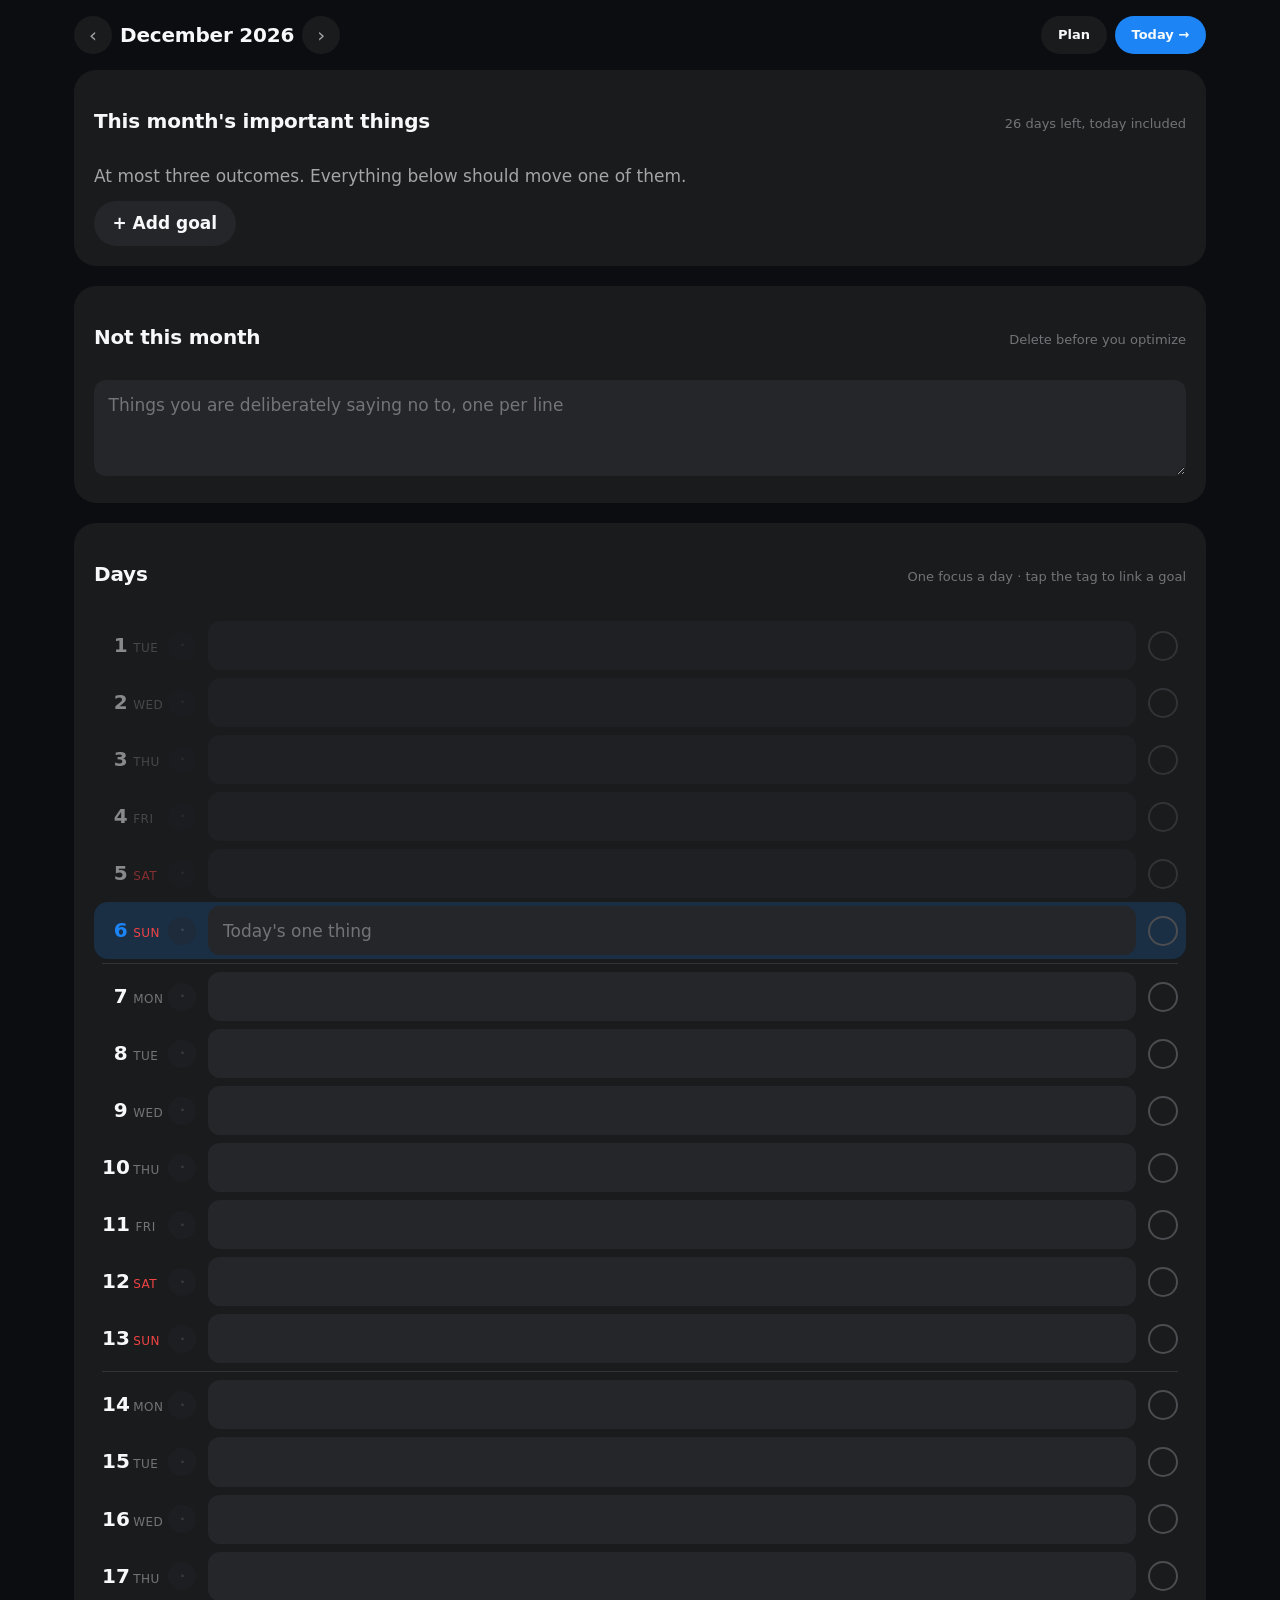
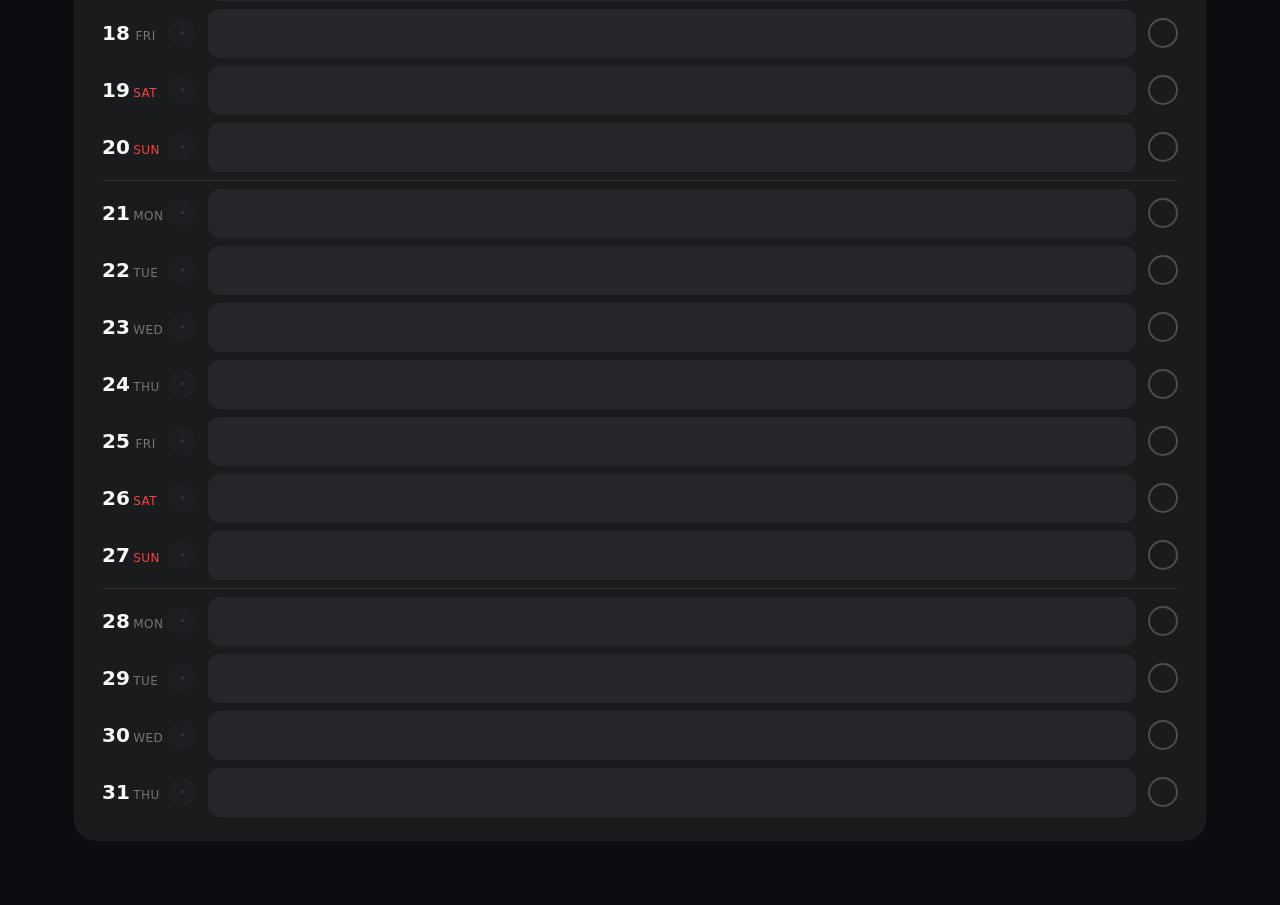
==== month.html @ 4175e1cc "Month page: days-long planner (Altman year/month/day lists, Musk delete-first) Up to 3 month goals, " ====
<!DOCTYPE html>
<html lang="en">
<head>
  <meta charset="UTF-8" />
  <meta name="viewport" content="width=device-width, initial-scale=1, viewport-fit=cover" />
  <meta name="color-scheme" content="dark" />
  <meta name="apple-mobile-web-app-capable" content="yes" />
  <meta name="apple-mobile-web-app-status-bar-style" content="black-translucent" />
  <title>Month · Yoon's TO-DO</title>
  <link rel="stylesheet" href="css/tokens.css" />
  <link rel="stylesheet" href="css/app.css" />
  <link rel="stylesheet" href="css/month.css" />
</head>
<body>
  <div class="app">
    <header class="topbar">
      <div class="monthnav">
        <button id="prevMonth" class="iconbtn" type="button" aria-label="Previous month">&#8249;</button>
        <div id="monthTitle" class="brand">&mdash;</div>
        <button id="nextMonth" class="iconbtn" type="button" aria-label="Next month">&#8250;</button>
      </div>
      <div class="navs">
        <a class="navlink" href="plan.html">Plan</a>
        <a class="navlink navlink--primary" href="index.html">Today &#8594;</a>
      </div>
    </header>

    <main class="planwrap monthwrap">
      <section class="card">
        <div class="card__head">
          <h2 class="card__title">This month's important things</h2>
          <span id="daysLeft" class="card__hint"></span>
        </div>
        <p class="plan-intro">At most three outcomes. Everything below should move one of them.</p>
        <div id="goalList"></div>
        <div id="alloc" class="alloc"></div>
      </section>

      <section class="card">
        <div class="card__head">
          <h2 class="card__title">Not this month</h2>
          <span class="card__hint">Delete before you optimize</span>
        </div>
        <textarea id="notList" class="notlist" placeholder="Things you are deliberately saying no to, one per line"></textarea>
      </section>

      <section class="card">
        <div class="card__head">
          <h2 class="card__title">Days</h2>
          <span class="card__hint">One focus a day &middot; tap the tag to link a goal</span>
        </div>
        <div id="dayList" class="daylist"></div>
      </section>
    </main>
  </div>

  <script src="js/store.js?v=4"></script>
  <script src="js/month.js"></script>
</body>
</html>
---- css/tokens.css ----
/* Yoon's TO-DO — design tokens
   Theme: custom "iOS Dark" (system aesthetic — SF Pro, grouped dark surfaces,
   iOS system colours). Authored to honour Apple HIG dark mode; the pure-dark
   surfaces are intentional (the system look IS the design). */

:root {
  /* ---- Surfaces (iOS dark, slightly blue-cool) ---- */
  --color-bg:        oklch(16% 0.006 265);  /* app base   ~#1b1c1f  (not pure black: easier on the eyes) */
  --color-surface:   oklch(22% 0.006 265);  /* card       ~#2a2b2e  secondarySystemBackground */
  --color-surface-2: oklch(27% 0.007 265);  /* row hover  ~#37383b  tertiary */
  --color-rule:      oklch(32% 0.006 265);  /* separator  ~#444548 */
  --color-rule-2:    oklch(42% 0.006 265);  /* stronger border */

  /* ---- Text (iOS label hierarchy) ---- */
  --color-text:      oklch(98% 0.002 265);  /* label */
  --color-text-2:    oklch(72% 0.006 265);  /* secondaryLabel */
  --color-text-3:    oklch(56% 0.006 265);  /* tertiaryLabel */

  /* ---- iOS system accents ---- */
  --color-accent:     oklch(62% 0.19 255);  /* systemBlue  #0A84FF */
  --color-accent-ink: oklch(99% 0.01 255);  /* text on blue */
  --color-success:    oklch(78% 0.18 152);  /* systemGreen #30D158 */
  --color-danger:     oklch(64% 0.21 25);   /* systemRed   #FF453A */
  --color-amber:      oklch(84% 0.15 88);   /* systemYellow#FFD60A — the "Notes" accent */
  --color-focus:      oklch(70% 0.17 255);

  /* priority dots */
  --color-p1: oklch(64% 0.21 25);   /* red */
  --color-p2: oklch(76% 0.16 65);   /* orange */
  --color-p3: oklch(62% 0.19 255);  /* blue */

  /* ---- Type — native SF stack, no web fonts ---- */
  --font-system: -apple-system, BlinkMacSystemFont, "SF Pro Display", "SF Pro Text",
                 system-ui, "Segoe UI", "Helvetica Neue", Arial, sans-serif;
  --font-mono:   ui-monospace, "SF Mono", "SFMono-Regular", Menlo, Consolas, monospace;

  /* ---- Type scale (iOS-ish; body = 17px, friendly) ---- */
  --text-xs:   0.75rem;    /* 12 */
  --text-sm:   0.8125rem;  /* 13 — grouped section headers */
  --text-base: 1.0625rem;  /* 17 — iOS body */
  --text-md:   1.25rem;    /* 20 */
  --text-lg:   1.5rem;     /* 24 */
  --text-xl:   2rem;       /* 32 */
  --text-2xl:  2.75rem;    /* 44 */
  --text-clock: clamp(3.25rem, 11vw, 5.75rem);

  --w-regular: 400;
  --w-medium:  500;
  --w-semi:    600;
  --w-bold:    700;

  --lh-tight:   1.05;
  --lh-snug:    1.2;
  --lh-normal:  1.45;

  /* ---- Spacing (4-pt) ---- */
  --space-3xs: 0.125rem;
  --space-2xs: 0.25rem;
  --space-xs:  0.5rem;
  --space-sm:  0.75rem;
  --space-md:  1rem;
  --space-lg:  1.25rem;
  --space-xl:  1.75rem;
  --space-2xl: 2.5rem;
  --space-3xl: 4rem;

  /* ---- Shape (iOS continuous-corner widgets) ---- */
  --radius-card:  22px;
  --radius-inner: 14px;
  --radius-input: 12px;
  --radius-pill:  999px;

  --hairline: 1px;
  --tap: 44px;            /* HIG minimum tap target */

  --shadow-card: 0 1px 2px oklch(0% 0 0 / 0.4);

  /* ---- Motion ---- */
  --ease-out:    cubic-bezier(0.16, 1, 0.3, 1);
  --ease-in-out: cubic-bezier(0.65, 0, 0.35, 1);
  --dur-micro: 120ms;
  --dur-short: 220ms;
}
---- css/app.css ----
/* Hallmark · genre: modern-minimal (system) · macrostructure: Workbench (app-adapted)
 * theme: custom "iOS Dark" · accent: systemBlue · enrichment: none · nav: app links · footer: none
 * pre-emit critique: P4 H5 E4 S5 R5 V4
 */

*, *::before, *::after { box-sizing: border-box; }
html, body { overflow-x: clip; }
html { -webkit-text-size-adjust: 100%; }
[hidden] { display: none !important; }

body {
  margin: 0;
  min-height: 100dvh;
  background: var(--color-bg);
  color: var(--color-text);
  font-family: var(--font-system);
  font-size: var(--text-base);
  line-height: var(--lh-normal);
  -webkit-font-smoothing: antialiased;
  text-rendering: optimizeLegibility;
}

button, input, textarea, select { font: inherit; color: inherit; }
button { cursor: pointer; }
:focus-visible { outline: 2px solid var(--color-focus); outline-offset: 2px; border-radius: 4px; }

/* ── App shell ── */
.app {
  min-height: 100dvh;
  display: flex;
  flex-direction: column;
  max-width: 1180px;
  margin-inline: auto;
  padding: env(safe-area-inset-top, 0) clamp(0.75rem, 3vw, 1.5rem) 0;
}
.topbar {
  flex: 0 0 auto;
  display: flex; align-items: center; justify-content: space-between; gap: var(--space-md);
  padding-block: var(--space-md);
}
.brand { font-size: var(--text-md); font-weight: var(--w-bold); letter-spacing: -0.01em; }
.brand span { color: var(--color-accent); }

.navlink {
  display: inline-flex; align-items: center; min-height: 38px;
  padding: 0.4rem 1.05rem; border-radius: var(--radius-pill);
  background: var(--color-surface); color: var(--color-text);
  font-weight: var(--w-semi); font-size: var(--text-sm); text-decoration: none;
  transition: filter var(--dur-micro) var(--ease-out);
}
.navlink:hover { filter: brightness(1.12); }
.navs { display: flex; gap: var(--space-xs); }
.navlink--primary { background: var(--color-accent); color: var(--color-accent-ink); }

.dash, .planwrap { flex: 1 1 auto; min-height: 0; }

/* ── Cards ── */
.card { background: var(--color-surface); border-radius: var(--radius-card); padding: var(--space-lg); }
.card__head { display: flex; align-items: baseline; justify-content: space-between; gap: var(--space-sm); margin-bottom: var(--space-sm); }
.card__title { font-size: var(--text-md); font-weight: var(--w-bold); letter-spacing: -0.01em; }
.card__hint { color: var(--color-text-3); font-size: var(--text-sm); }
.group-label {
  text-transform: uppercase; letter-spacing: 0.04em; font-size: var(--text-sm);
  font-weight: var(--w-semi); color: var(--color-text-3); padding: var(--space-sm) var(--space-2xs) var(--space-2xs);
}

/* ── Plan screen ── */
.planwrap {
  overflow-y: auto; padding-bottom: var(--space-3xl);
  display: flex; flex-direction: column; gap: var(--space-lg);
  animation: fade var(--dur-short) var(--ease-out);
}
.plan-intro { color: var(--color-text-2); margin: 0 0 var(--space-2xs); }

textarea, input[type="text"], input[type="time"], input[type="number"], select {
  width: 100%; background: var(--color-surface-2);
  border: var(--hairline) solid transparent; border-radius: var(--radius-input);
  color: var(--color-text); padding: 0.7rem 0.85rem; min-height: var(--tap);
}
textarea { min-height: 8.5rem; resize: vertical; line-height: var(--lh-normal); }
input::placeholder, textarea::placeholder { color: var(--color-text-3); }
input:focus-visible, textarea:focus-visible, select:focus-visible { border-color: var(--color-focus); outline: none; }

.btn {
  display: inline-flex; align-items: center; justify-content: center; gap: var(--space-xs);
  min-height: var(--tap); padding: 0.65rem 1.15rem; border: 0; border-radius: var(--radius-pill);
  font-weight: var(--w-semi); background: var(--color-surface-2); color: var(--color-text);
  text-decoration: none; transition: transform var(--dur-micro) var(--ease-out), filter var(--dur-micro) var(--ease-out);
}
.btn:active { transform: scale(0.97); }
.btn--primary { background: var(--color-accent); color: var(--color-accent-ink); }
.btn--primary:hover { filter: brightness(1.06); }
.btn--block { width: 100%; }
.btn--lg { font-size: var(--text-md); min-height: 52px; }
.row-actions { display: flex; gap: var(--space-sm); margin-top: var(--space-sm); flex-wrap: wrap; }

/* editable rows */
.editrow {
  display: grid; align-items: center; gap: var(--space-sm);
  padding: var(--space-sm) 0; border-top: var(--hairline) solid var(--color-rule);
}
.editrow:first-of-type { border-top: 0; }
.editrow--prio { grid-template-columns: auto auto 1fr auto auto auto; }
.editrow--sched { grid-template-columns: 1fr auto auto auto; }
.editrow input[type="time"], .editrow input[type="number"] { width: auto; min-width: 0; }
.editrow .mins { width: 5rem; }
.editrow.dragging { opacity: 0.6; background: var(--color-surface-2); border-radius: var(--radius-inner); }
.unit { color: var(--color-text-3); font-size: var(--text-sm); }

.drag {
  width: var(--tap); height: var(--tap); border: 0; background: transparent;
  color: var(--color-text-3); font-size: var(--text-md); border-radius: var(--radius-pill);
  display: grid; place-items: center; cursor: grab; touch-action: none;
}
.drag:active { cursor: grabbing; }

.pdot {
  width: 28px; height: 28px; border-radius: var(--radius-pill); border: 0;
  display: grid; place-items: center; font-size: var(--text-sm); font-weight: var(--w-bold);
  color: oklch(18% 0.02 265); background: var(--color-p2);
}
.pdot[data-p="1"] { background: var(--color-p1); }
.pdot[data-p="2"] { background: var(--color-p2); }
.pdot[data-p="3"] { background: var(--color-p3); color: var(--color-accent-ink); }
.pdot[data-p="0"] { background: var(--color-surface-2); color: var(--color-text-2); }

.iconbtn {
  width: var(--tap); height: var(--tap); border: 0; background: transparent;
  color: var(--color-text-3); border-radius: var(--radius-pill); font-size: var(--text-md);
  display: grid; place-items: center;
}
.iconbtn:hover { color: var(--color-danger); background: var(--color-surface-2); }
.empty { color: var(--color-text-3); padding: var(--space-md) 0; }

/* ── Dashboard grid ── */
.dash {
  display: grid;
  grid-template-columns: 1.7fr 1fr;
  grid-template-rows: auto minmax(0, 1fr);
  gap: var(--space-md);
  padding-bottom: var(--space-md);
  min-height: 0;
  animation: fade var(--dur-short) var(--ease-out);
}
.clockcard { grid-column: 1; grid-row: 1; display: flex; flex-direction: column; justify-content: center; gap: var(--space-2xs); }
.clock__date { color: var(--color-text-2); font-size: var(--text-md); font-weight: var(--w-medium); }
.clock__time { font-size: var(--text-clock); font-weight: var(--w-bold); line-height: 1; letter-spacing: -0.02em; font-variant-numeric: tabular-nums; }
.clock__secs { font-size: 0.34em; font-weight: var(--w-semi); color: var(--color-text-3); vertical-align: super; margin-left: 0.18em; }
.clock__sub { color: var(--color-text-3); font-size: var(--text-sm); font-variant-numeric: tabular-nums; display: flex; gap: var(--space-sm); flex-wrap: wrap; align-items: center; }
.clock__sub .reset { color: var(--color-amber); }

.quotecard { grid-column: 2; grid-row: 1; display: flex; flex-direction: column; justify-content: center; border: 0; text-align: left; width: 100%; background: var(--color-surface); }
.quote__mark { color: var(--color-amber); font-size: var(--text-xl); line-height: 0.5; height: 0.7em; }
.quote__text { font-size: var(--text-md); font-weight: var(--w-semi); letter-spacing: -0.01em; }
.quote__attr { color: var(--color-text-2); font-size: var(--text-sm); margin-top: var(--space-xs); }
.quote__attr b { color: var(--color-text); font-weight: var(--w-semi); }

.timebox { grid-column: 1; grid-row: 2; min-height: 0; display: flex; flex-direction: column; }
.todo    { grid-column: 2; grid-row: 2; min-height: 0; display: flex; flex-direction: column; }
.timebox .scroll, .todo .scroll {
  overflow-y: auto; -webkit-overflow-scrolling: touch; flex: 1; min-height: 0;
  margin: 0 calc(-1 * var(--space-2xs)); padding: 0 var(--space-2xs);
}

/* ── Calendar time box ── */
.cal {
  position: relative; margin-left: 54px;
  /* gridline every 14px = one 15-min block — must match SLOT_PX in dash.js */
  background-image: repeating-linear-gradient(to bottom, var(--color-rule) 0 1px, transparent 1px 14px);
}
.hourline { position: absolute; left: 0; right: 0; border-top: 1px solid var(--color-rule-2); pointer-events: none; }
.hourlabel { position: absolute; left: -54px; width: 46px; text-align: right; transform: translateY(-0.6em);
  font-size: var(--text-xs); color: var(--color-text-3); font-variant-numeric: tabular-nums; pointer-events: none; }

.block {
  position: absolute; box-sizing: border-box;
  display: flex; gap: 6px; align-items: flex-start;
  padding: 2px 7px; border-radius: 8px;
  background: var(--color-surface-2); border-left: 3px solid var(--color-accent);
  overflow: hidden; cursor: grab; touch-action: none;
  transition: box-shadow var(--dur-micro) var(--ease-out);
}
.block__t, .block__title { line-height: 1.15; }
.block:active { cursor: grabbing; }
.block.dragging { z-index: 6; box-shadow: 0 10px 24px oklch(0% 0 0 / 0.55); }
.block--fixed { background: oklch(62% 0.19 255 / 0.16); border-left-color: var(--color-accent); }
.block--p1 { border-left-color: var(--color-p1); }
.block--p2 { border-left-color: var(--color-p2); }
.block--p3 { border-left-color: var(--color-p3); }
.block--px { border-left-color: var(--color-rule-2); }
.block.is-now { outline: 2px solid var(--color-accent); outline-offset: -2px; }
.block.is-done { opacity: 0.5; }
.block.is-done .block__title { text-decoration: line-through; }
.block__main { flex: 1; min-width: 0; }
.block__t { font-size: var(--text-xs); color: var(--color-text-2); font-variant-numeric: tabular-nums; white-space: nowrap; overflow: hidden; text-overflow: ellipsis; }
.block__title { font-size: var(--text-sm); font-weight: var(--w-semi); white-space: nowrap; overflow: hidden; text-overflow: ellipsis; }
.block .check { width: 22px; height: 22px; flex: 0 0 auto; }
.block .check::after { font-size: 12px; }

.nowline { position: absolute; left: 0; right: 0; height: 0; border-top: 2px solid var(--color-danger); z-index: 5; pointer-events: none; }
.nowline::before { content: ""; position: absolute; left: -5px; top: -5px; width: 9px; height: 9px; border-radius: var(--radius-pill); background: var(--color-danger); }

/* ── To-do list rows ── */
.litem {
  display: grid; grid-template-columns: auto 1fr auto; align-items: center; gap: var(--space-sm);
  padding: var(--space-sm) var(--space-2xs); border-top: var(--hairline) solid var(--color-rule); min-height: var(--tap);
}
.litem:first-child { border-top: 0; }
.litem__time { font-variant-numeric: tabular-nums; font-size: var(--text-sm); color: var(--color-text-2); font-weight: var(--w-medium); white-space: nowrap; }
.litem__title { font-weight: var(--w-medium); letter-spacing: -0.005em; }
.litem__meta { display: flex; align-items: center; gap: var(--space-xs); margin-top: 1px; }
.litem.is-done .litem__title { color: var(--color-text-3); text-decoration: line-through; }
.litem.is-done .litem__time { color: var(--color-text-3); }

.tag { font-size: var(--text-xs); font-weight: var(--w-semi); padding: 1px 7px; border-radius: var(--radius-pill); background: var(--color-surface-2); color: var(--color-text-2); }
.tag--fixed { background: oklch(62% 0.19 255 / 0.18); color: oklch(75% 0.14 255); }
.tag--p1 { background: oklch(64% 0.21 25 / 0.2);  color: var(--color-p1); }
.tag--p2 { background: oklch(76% 0.16 65 / 0.2);  color: var(--color-p2); }
.tag--p3 { background: oklch(62% 0.19 255 / 0.18);color: oklch(75% 0.14 255); }
.tag--px { background: var(--color-surface-2); color: var(--color-text-2); }
.tag--warn { background: oklch(84% 0.15 88 / 0.18); color: var(--color-amber); }

/* iOS check toggle */
.check {
  width: 28px; height: 28px; padding: 0; border-radius: var(--radius-pill);
  border: 2px solid var(--color-rule-2); background: transparent; display: grid; place-items: center;
  transition: background var(--dur-micro) var(--ease-out), border-color var(--dur-micro) var(--ease-out);
}
.check::after { content: "✓"; font-size: 15px; font-weight: var(--w-bold); color: transparent; line-height: 1; }
.check[aria-pressed="true"] { background: var(--color-success); border-color: var(--color-success); }
.check[aria-pressed="true"]::after { color: oklch(20% 0.05 152); }

/* progress */
.progress { display: flex; align-items: center; gap: var(--space-sm); margin-bottom: var(--space-sm); }
.progress__bar { flex: 1; height: 8px; border-radius: var(--radius-pill); background: var(--color-surface-2); overflow: hidden; }
.progress__fill { height: 100%; width: 0; background: var(--color-success); border-radius: var(--radius-pill); transition: width var(--dur-short) var(--ease-out); }
.progress__text { font-size: var(--text-sm); color: var(--color-text-2); font-variant-numeric: tabular-nums; white-space: nowrap; }

/* dashboard empty state */
.dash-empty { grid-column: 1 / -1; grid-row: 1 / -1; display: flex; flex-direction: column; align-items: center; justify-content: center; text-align: center; gap: var(--space-md); color: var(--color-text-2); }
.dash-empty h2 { margin: 0; font-size: var(--text-xl); color: var(--color-text); }

@keyframes fade { from { opacity: 0; transform: translateY(6px); } to { opacity: 1; transform: none; } }

/* ── Responsive (iPad portrait / phone) ── */
@media (max-width: 860px) {
  .dash { display: flex; flex-direction: column; overflow-y: auto; gap: var(--space-md); }
  .clockcard, .quotecard, .timebox, .todo { grid-column: auto; grid-row: auto; }
  .timebox { min-height: 60vh; }
  .editrow--prio { display: flex; flex-wrap: wrap; align-items: center; }
  .editrow--prio input[type="text"] { flex: 1 1 8rem; }
}

@media (prefers-reduced-motion: reduce) {
  *, *::before, *::after { animation-duration: 0.01ms !important; transition-duration: 0.01ms !important; }
}
---- css/month.css ----
/* Yoon's TO-DO — Month page (days-long planner). Uses tokens.css + app.css. */

.monthnav { display: flex; align-items: center; gap: var(--space-xs); }
.iconbtn {
  width: 38px; height: 38px; border: 0; border-radius: var(--radius-pill);
  background: var(--color-surface); color: var(--color-text-2);
  font-size: var(--text-md); line-height: 1; display: grid; place-items: center;
}
.iconbtn:hover { filter: brightness(1.12); }

/* goal tags: A/B/C reuse the priority colours */
.gtag {
  flex: 0 0 auto; width: 28px; height: 28px; border-radius: var(--radius-pill); border: 0;
  display: grid; place-items: center; font-size: var(--text-sm); font-weight: var(--w-bold);
  color: oklch(18% 0.02 265); background: var(--color-surface-2);
}
.gtag--A { background: var(--color-p1); }
.gtag--B { background: var(--color-p2); }
.gtag--C { background: var(--color-p3); color: var(--color-accent-ink); }
.gtag--none { color: var(--color-text-3); }
.gtag--btn:disabled { opacity: 0.35; cursor: default; }

.check {
  flex: 0 0 auto; width: 30px; height: 30px; border-radius: var(--radius-pill);
  border: 2px solid var(--color-rule-2); background: transparent;
  color: oklch(18% 0.02 265); font-weight: var(--w-bold); display: grid; place-items: center;
}
.check--on { background: var(--color-success); border-color: var(--color-success); }

.goalrow { grid-template-columns: auto 1fr auto auto; }

/* allocation tally */
.alloc { display: grid; gap: var(--space-sm); margin-top: var(--space-md); }
.alloc:empty { display: none; }
.alloc__row { display: grid; grid-template-columns: auto 1fr auto; align-items: center; gap: var(--space-xs) var(--space-sm); }
.alloc__name { min-width: 0; overflow: hidden; text-overflow: ellipsis; white-space: nowrap; color: var(--color-text-2); }
.alloc__num { color: var(--color-text-3); font-size: var(--text-sm); font-variant-numeric: tabular-nums; }
.alloc__bar { grid-column: 1 / -1; height: 6px; border-radius: var(--radius-pill); background: var(--color-surface-2); overflow: hidden; }
/* light = days planned for the goal, solid = days done */
.alloc__fill { --g: var(--color-p1); height: 100%; border-radius: var(--radius-pill); position: relative;
  background: color-mix(in oklch, var(--g) 35%, transparent); }
.alloc__fill--B { --g: var(--color-p2); }
.alloc__fill--C { --g: var(--color-p3); }
.alloc__done { position: absolute; inset: 0 auto 0 0; background: var(--g); border-radius: inherit; }
.alloc__free { color: var(--color-text-3); font-size: var(--text-sm); }

.notlist { min-height: 6rem; }

/* the days list: one row per day, top to bottom */
.daylist { display: flex; flex-direction: column; }
.dayrow {
  display: grid; grid-template-columns: 3.4rem auto 1fr auto; align-items: center;
  gap: var(--space-sm); padding: var(--space-2xs) var(--space-xs);
  border-radius: var(--radius-inner);
}
.dayrow__date { display: flex; align-items: baseline; gap: 0.35rem; font-variant-numeric: tabular-nums; }
.dayrow__num { font-size: var(--text-md); font-weight: var(--w-semi); min-width: 1.6rem; text-align: right; }
.dayrow__wd { font-size: var(--text-xs); color: var(--color-text-3); text-transform: uppercase; letter-spacing: 0.04em; }
.dayrow__focus { min-height: 40px; padding: 0.45rem 0.7rem; background: transparent; }
.dayrow__focus:hover, .dayrow__focus:focus-visible { background: var(--color-surface-2); }
.dayrow--weekend .dayrow__wd { color: var(--color-p1); }
.dayrow--past { opacity: 0.5; }
.dayrow--today { background: color-mix(in oklch, var(--color-accent) 18%, transparent); opacity: 1; }
.dayrow--today .dayrow__num { color: var(--color-accent); }
.weekrule { height: var(--hairline); background: var(--color-rule); margin: var(--space-2xs) var(--space-xs); }

@media (max-width: 480px) {
  .dayrow { grid-template-columns: 2.9rem auto 1fr auto; gap: var(--space-xs); padding-inline: 0; }
  .navs .navlink:not(.navlink--primary) { display: none; }
}
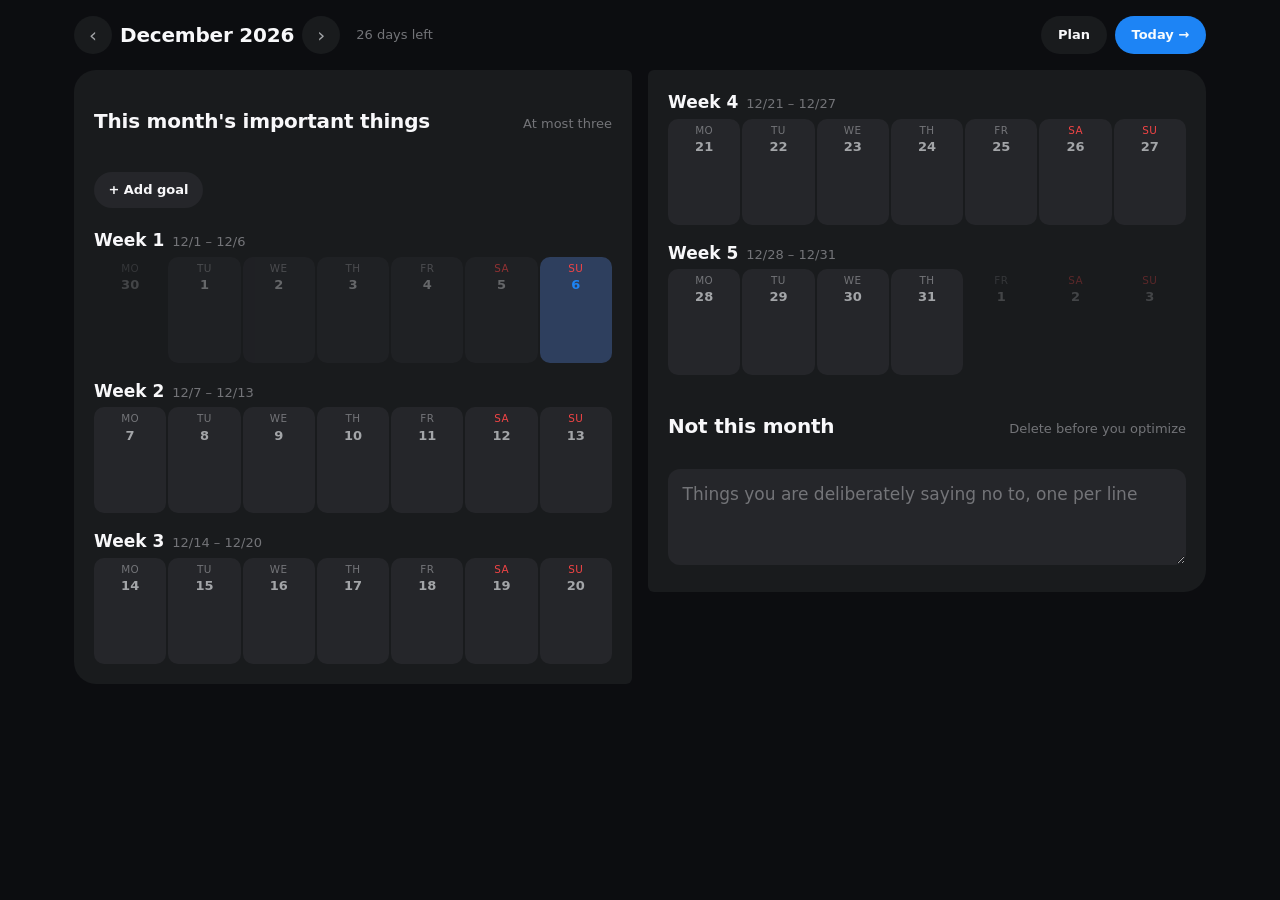
==== commit c0612f21: "Month as a two-page spread by week/day with multi-day plan bars; daily archive Plans (usually 3-5 da" ====
--- a/month.html
+++ b/month.html
@@ -18,6 +18,7 @@
         <button id="prevMonth" class="iconbtn" type="button" aria-label="Previous month">&#8249;</button>
         <div id="monthTitle" class="brand">&mdash;</div>
         <button id="nextMonth" class="iconbtn" type="button" aria-label="Next month">&#8250;</button>
+        <span id="daysLeft" class="card__hint"></span>
       </div>
       <div class="navs">
         <a class="navlink" href="plan.html">Plan</a>
@@ -25,36 +26,49 @@
       </div>
     </header>
 
-    <main class="planwrap monthwrap">
-      <section class="card">
-        <div class="card__head">
-          <h2 class="card__title">This month's important things</h2>
-          <span id="daysLeft" class="card__hint"></span>
+    <main class="spread">
+      <section class="page card" id="pageLeft">
+        <div class="goals">
+          <div class="card__head">
+            <h2 class="card__title">This month's important things</h2>
+            <span class="card__hint">At most three</span>
+          </div>
+          <div id="goalList"></div>
+          <div id="alloc" class="alloc"></div>
         </div>
-        <p class="plan-intro">At most three outcomes. Everything below should move one of them.</p>
-        <div id="goalList"></div>
-        <div id="alloc" class="alloc"></div>
+        <div id="weeksLeft" class="weeks"></div>
       </section>
 
-      <section class="card">
-        <div class="card__head">
-          <h2 class="card__title">Not this month</h2>
-          <span class="card__hint">Delete before you optimize</span>
+      <section class="page card" id="pageRight">
+        <div id="weeksRight" class="weeks"></div>
+        <div class="notbox">
+          <div class="card__head">
+            <h2 class="card__title">Not this month</h2>
+            <span class="card__hint">Delete before you optimize</span>
+          </div>
+          <textarea id="notList" class="notlist" placeholder="Things you are deliberately saying no to, one per line"></textarea>
         </div>
-        <textarea id="notList" class="notlist" placeholder="Things you are deliberately saying no to, one per line"></textarea>
-      </section>
-
-      <section class="card">
-        <div class="card__head">
-          <h2 class="card__title">Days</h2>
-          <span class="card__hint">One focus a day &middot; tap the tag to link a goal</span>
-        </div>
-        <div id="dayList" class="daylist"></div>
       </section>
     </main>
   </div>
 
-  <script src="js/store.js?v=4"></script>
-  <script src="js/month.js"></script>
+  <div id="sheet" class="sheet" hidden>
+    <div class="sheet__panel card" role="dialog" aria-label="Plan">
+      <input id="pTitle" type="text" placeholder="Plan (e.g. CS285 HW2)" />
+      <div class="sheet__dates">
+        <label>From <input id="pStart" type="date" /></label>
+        <label>To <input id="pEnd" type="date" /></label>
+      </div>
+      <div id="pTags" class="sheet__tags"></div>
+      <div class="row-actions">
+        <button id="pDone" class="btn" type="button">Mark done</button>
+        <button id="pDelete" class="btn btn--danger" type="button">Delete</button>
+        <button id="pClose" class="btn btn--primary" type="button">Done editing</button>
+      </div>
+    </div>
+  </div>
+
+  <script src="js/store.js?v=5"></script>
+  <script src="js/month.js?v=2"></script>
 </body>
 </html>
--- a/css/month.css
+++ b/css/month.css
@@ -1,6 +1,7 @@
-/* Yoon's TO-DO — Month page (days-long planner). Uses tokens.css + app.css. */
+/* Yoon's TO-DO — Month: two-page spread, weeks, plans as bars across days. Uses tokens.css + app.css. */
 
-.monthnav { display: flex; align-items: center; gap: var(--space-xs); }
+.monthnav { display: flex; align-items: center; gap: var(--space-xs); flex-wrap: wrap; }
+.monthnav .card__hint { margin-left: var(--space-xs); }
 .iconbtn {
   width: 38px; height: 38px; border: 0; border-radius: var(--radius-pill);
   background: var(--color-surface); color: var(--color-text-2);
@@ -8,17 +9,28 @@
 }
 .iconbtn:hover { filter: brightness(1.12); }
 
+/* the spread: two pages side by side, like an open planner; stacked when narrow */
+.spread {
+  display: grid; grid-template-columns: 1fr 1fr; gap: var(--space-md);
+  align-items: start; padding-bottom: var(--space-3xl);
+}
+.page { display: flex; flex-direction: column; gap: var(--space-lg); min-width: 0; }
+#pageLeft { border-top-right-radius: 6px; border-bottom-right-radius: 6px; }
+#pageRight { border-top-left-radius: 6px; border-bottom-left-radius: 6px; }
+@media (max-width: 900px) {
+  .spread { grid-template-columns: 1fr; }
+  #pageLeft, #pageRight { border-radius: var(--radius-card); }
+}
+
 /* goal tags: A/B/C reuse the priority colours */
 .gtag {
-  flex: 0 0 auto; width: 28px; height: 28px; border-radius: var(--radius-pill); border: 0;
-  display: grid; place-items: center; font-size: var(--text-sm); font-weight: var(--w-bold);
+  flex: 0 0 auto; width: 26px; height: 26px; border-radius: var(--radius-pill); border: 0;
+  display: inline-grid; place-items: center; font-size: var(--text-xs); font-weight: var(--w-bold);
   color: oklch(18% 0.02 265); background: var(--color-surface-2);
 }
 .gtag--A { background: var(--color-p1); }
 .gtag--B { background: var(--color-p2); }
 .gtag--C { background: var(--color-p3); color: var(--color-accent-ink); }
-.gtag--none { color: var(--color-text-3); }
-.gtag--btn:disabled { opacity: 0.35; cursor: default; }
 
 .check {
   flex: 0 0 auto; width: 30px; height: 30px; border-radius: var(--radius-pill);
@@ -26,45 +38,90 @@
   color: oklch(18% 0.02 265); font-weight: var(--w-bold); display: grid; place-items: center;
 }
 .check--on { background: var(--color-success); border-color: var(--color-success); }
+.goalrow { grid-template-columns: auto 1fr auto auto; padding-block: var(--space-2xs); }
+.btn--sm { min-height: 36px; padding: 0.4rem 0.9rem; font-size: var(--text-sm); margin-top: var(--space-xs); }
+.btn--danger { color: var(--color-danger); }
 
-.goalrow { grid-template-columns: auto 1fr auto auto; }
-
-/* allocation tally */
-.alloc { display: grid; gap: var(--space-sm); margin-top: var(--space-md); }
+/* allocation tally: light = days planned for the goal, solid = days of done plans */
+.alloc { display: grid; gap: var(--space-xs); margin-top: var(--space-sm); }
 .alloc:empty { display: none; }
-.alloc__row { display: grid; grid-template-columns: auto 1fr auto; align-items: center; gap: var(--space-xs) var(--space-sm); }
-.alloc__name { min-width: 0; overflow: hidden; text-overflow: ellipsis; white-space: nowrap; color: var(--color-text-2); }
-.alloc__num { color: var(--color-text-3); font-size: var(--text-sm); font-variant-numeric: tabular-nums; }
-.alloc__bar { grid-column: 1 / -1; height: 6px; border-radius: var(--radius-pill); background: var(--color-surface-2); overflow: hidden; }
-/* light = days planned for the goal, solid = days done */
+.alloc__row { display: grid; grid-template-columns: auto 1fr auto; align-items: center; gap: 0.3rem var(--space-sm); }
+.alloc__name { min-width: 0; overflow: hidden; text-overflow: ellipsis; white-space: nowrap; color: var(--color-text-2); font-size: var(--text-sm); }
+.alloc__num { color: var(--color-text-3); font-size: var(--text-xs); font-variant-numeric: tabular-nums; }
+.alloc__bar { grid-column: 1 / -1; height: 5px; border-radius: var(--radius-pill); background: var(--color-surface-2); overflow: hidden; }
 .alloc__fill { --g: var(--color-p1); height: 100%; border-radius: var(--radius-pill); position: relative;
   background: color-mix(in oklch, var(--g) 35%, transparent); }
 .alloc__fill--B { --g: var(--color-p2); }
 .alloc__fill--C { --g: var(--color-p3); }
 .alloc__done { position: absolute; inset: 0 auto 0 0; background: var(--g); border-radius: inherit; }
-.alloc__free { color: var(--color-text-3); font-size: var(--text-sm); }
+.alloc__free { color: var(--color-text-3); font-size: var(--text-xs); }
+
+/* weeks */
+.weeks { display: flex; flex-direction: column; gap: var(--space-md); }
+.week__head { display: flex; align-items: baseline; gap: var(--space-xs); margin-bottom: var(--space-2xs); }
+.week__name { font-weight: var(--w-bold); }
+.week__range { color: var(--color-text-3); font-size: var(--text-sm); font-variant-numeric: tabular-nums; }
+.week__grid {
+  display: grid; grid-template-columns: repeat(7, minmax(0, 1fr));
+  grid-template-rows: 38px repeat(var(--lanes, 2), 30px);
+  row-gap: 4px; column-gap: 2px; position: relative;
+}
+/* each day is a column you can tap to start a plan there */
+.daycol {
+  grid-row: 1 / -1; border: 0; border-radius: 10px; background: var(--color-surface-2);
+  display: flex; flex-direction: column; align-items: center; justify-content: flex-start;
+  padding: 4px 0 0; gap: 0; color: var(--color-text-2); min-height: 0;
+}
+.daycol__wd { font-size: 0.65rem; text-transform: uppercase; letter-spacing: 0.04em; color: var(--color-text-3); }
+.daycol__num { font-size: var(--text-sm); font-weight: var(--w-semi); font-variant-numeric: tabular-nums; }
+.daycol--weekend .daycol__wd { color: var(--color-p1); }
+.daycol--past { opacity: 0.55; }
+.daycol--out { background: transparent; opacity: 0.3; }
+.daycol--today { background: color-mix(in oklch, var(--color-accent) 28%, var(--color-surface-2)); opacity: 1; }
+.daycol--today .daycol__num { color: var(--color-accent); }
+
+/* a plan: one bar across its days */
+.bar {
+  --g: var(--color-text-3);
+  position: relative; z-index: 1; margin: 0 3px; min-width: 0;
+  display: flex; align-items: center; gap: 4px; padding: 0 4px;
+  border-radius: 8px; background: color-mix(in srgb, var(--g) 72%, var(--color-surface));
+  color: var(--color-text); font-size: var(--text-sm); font-weight: var(--w-semi);
+  cursor: grab; touch-action: none; user-select: none; -webkit-user-select: none;
+}
+.bar--A { --g: var(--color-p1); }
+.bar--B { --g: var(--color-p2); }
+.bar--C { --g: var(--color-p3); }
+.bar--done { opacity: 0.45; }
+.bar--done .bar__label { text-decoration: line-through; }
+.bar--cont-l { border-top-left-radius: 0; border-bottom-left-radius: 0; margin-left: 0; }
+.bar--cont-r { border-top-right-radius: 0; border-bottom-right-radius: 0; margin-right: 0; }
+.bar__label { flex: 1 1 auto; min-width: 0; overflow: hidden; text-overflow: ellipsis; white-space: nowrap; }
+.bar__len { flex: 0 0 auto; font-size: 0.65rem; color: color-mix(in oklch, var(--color-text) 70%, transparent); }
+.bar__h { flex: 0 0 10px; align-self: stretch; cursor: ew-resize; position: relative; }
+.bar__h::after { content: ""; position: absolute; top: 8px; bottom: 8px; left: 4px; width: 2px; border-radius: 2px; background: color-mix(in oklch, var(--color-text) 45%, transparent); }
 
 .notlist { min-height: 6rem; }
 
-/* the days list: one row per day, top to bottom */
-.daylist { display: flex; flex-direction: column; }
-.dayrow {
-  display: grid; grid-template-columns: 3.4rem auto 1fr auto; align-items: center;
-  gap: var(--space-sm); padding: var(--space-2xs) var(--space-xs);
-  border-radius: var(--radius-inner);
+/* edit sheet */
+.sheet { position: fixed; inset: 0; z-index: 50; background: oklch(0% 0 0 / 0.5); display: grid; align-items: end; justify-items: center; }
+.sheet__panel {
+  width: min(560px, 100%); margin: 0 auto calc(var(--space-md) + env(safe-area-inset-bottom, 0px));
+  display: flex; flex-direction: column; gap: var(--space-sm);
 }
-.dayrow__date { display: flex; align-items: baseline; gap: 0.35rem; font-variant-numeric: tabular-nums; }
-.dayrow__num { font-size: var(--text-md); font-weight: var(--w-semi); min-width: 1.6rem; text-align: right; }
-.dayrow__wd { font-size: var(--text-xs); color: var(--color-text-3); text-transform: uppercase; letter-spacing: 0.04em; }
-.dayrow__focus { min-height: 40px; padding: 0.45rem 0.7rem; background: transparent; }
-.dayrow__focus:hover, .dayrow__focus:focus-visible { background: var(--color-surface-2); }
-.dayrow--weekend .dayrow__wd { color: var(--color-p1); }
-.dayrow--past { opacity: 0.5; }
-.dayrow--today { background: color-mix(in oklch, var(--color-accent) 18%, transparent); opacity: 1; }
-.dayrow--today .dayrow__num { color: var(--color-accent); }
-.weekrule { height: var(--hairline); background: var(--color-rule); margin: var(--space-2xs) var(--space-xs); }
+.sheet__dates { display: grid; grid-template-columns: 1fr 1fr; gap: var(--space-sm); }
+.sheet__dates label { display: grid; gap: 4px; color: var(--color-text-3); font-size: var(--text-sm); }
+.sheet__dates input { width: 100%; background: var(--color-surface-2); border: var(--hairline) solid transparent;
+  border-radius: var(--radius-input); color: var(--color-text); padding: 0.6rem 0.75rem; min-height: var(--tap); }
+.sheet__tags { display: flex; flex-wrap: wrap; gap: var(--space-xs); }
+.chip {
+  display: inline-flex; align-items: center; gap: 6px; min-height: 36px; padding: 0.3rem 0.8rem 0.3rem 0.4rem;
+  border: 2px solid transparent; border-radius: var(--radius-pill); background: var(--color-surface-2); font-size: var(--text-sm);
+}
+.chip--on { border-color: var(--color-accent); }
 
 @media (max-width: 480px) {
-  .dayrow { grid-template-columns: 2.9rem auto 1fr auto; gap: var(--space-xs); padding-inline: 0; }
   .navs .navlink:not(.navlink--primary) { display: none; }
+  .week__grid { grid-template-rows: 38px repeat(var(--lanes, 2), 26px); }
+  .bar__len { display: none; }
 }
